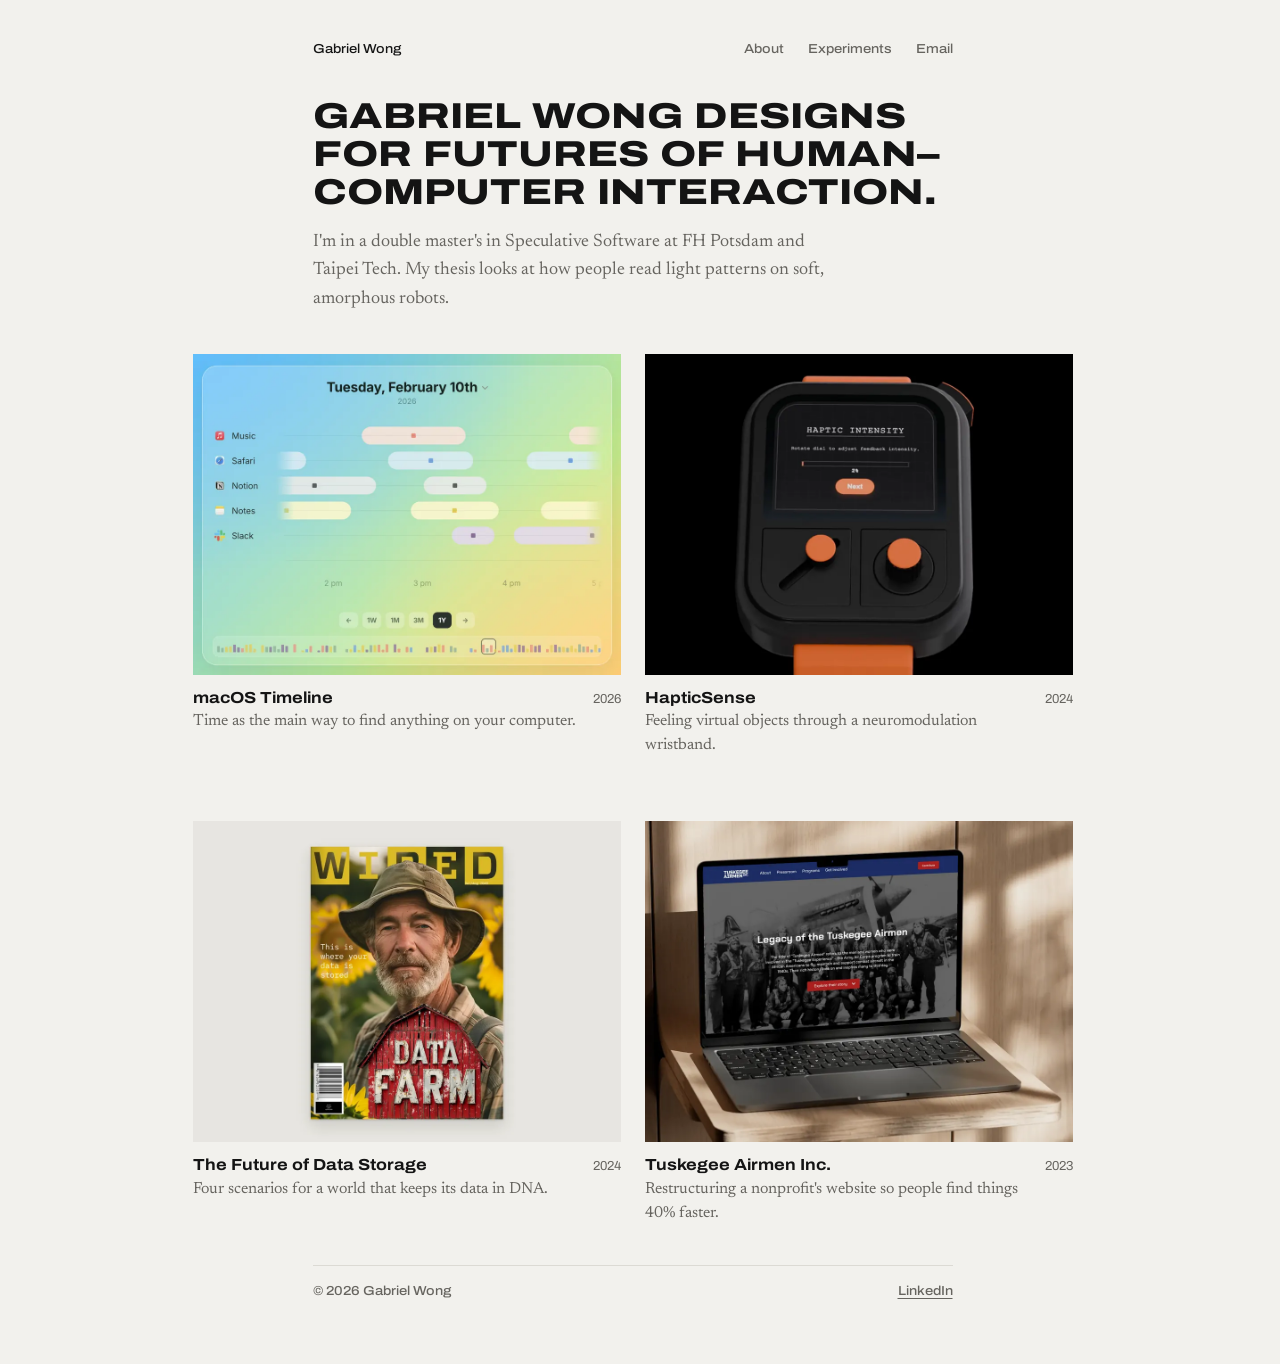
==== index.html @ 426e3df6 "Homepage: animated project thumbnails Short muted loops on the homepage grid: the macOS timeline scr" ====
<!DOCTYPE html>
<html lang="en">
  <head>
    <title>Gabriel Wong</title>
    <meta name="description" content="Gabriel Wong is a designer working between futures studies and human–computer interaction." />
    <meta charset="UTF-8" />
    <meta name="viewport" content="width=device-width, initial-scale=1.0" />
    <meta name="theme-color" content="#f2f1ed" />
    <link rel="preconnect" href="https://fonts.googleapis.com" />
    <link rel="preconnect" href="https://fonts.gstatic.com" crossorigin />
    <link
      href="https://fonts.googleapis.com/css2?family=Archivo:wdth,wght@62..125,400..800&family=Newsreader:ital,opsz,wght@0,6..72,400..600;1,6..72,400&display=swap"
      rel="stylesheet"
    />
    <link rel="stylesheet" href="/css/site.css" />
    <script src="/js/thumbs.js" defer></script>
  </head>
  <body>
    <div class="page">
      <header class="site-header ui">
        <a href="/" aria-current="page">Gabriel Wong</a>
        <nav>
          <a href="/about/">About</a>
          <a href="/experiments/">Experiments</a>
          <a href="mailto:gabrielnwong@gmail.com">Email</a>
        </nav>
      </header>

      <main class="page">
        <section class="intro">
          <h1>Gabriel Wong designs for futures of human–computer interaction.</h1>
          <p>
            I'm in a double master's in Speculative Software at FH Potsdam and
            Taipei Tech. My thesis looks at how people read light patterns on soft, amorphous robots.
          </p>
        </section>

        <section class="work" aria-labelledby="work-label">
          <h2 id="work-label" class="visually-hidden">Work</h2>
          <ol>
            <!-- Thesis: uncomment once there is a page for it.
            <li>
              <a href="/thesis/">
                <img class="shot" src="/assets/images/thesis/cover.webp" alt="" loading="lazy" />
                <span>
                  <span class="title">Master's thesis</span>
                  <span class="summary">How people read light patterns on soft, amorphous robots made of different materials.</span>
                </span>
                <span class="year">2026</span>
              </a>
            </li>
            -->
            <li>
              <a href="/macos_timeline/">
                <span class="shot">
                  <img src="/assets/images/macos_timeline/thumb.webp" alt="macOS Timeline showing a day of activity by app" loading="lazy" />
                  <video data-src="/assets/images/macos_timeline/thumb.mp4" muted loop playsinline preload="none" aria-hidden="true"></video>
                </span>
                <span>
                  <span class="title">macOS Timeline</span>
                  <span class="summary">Time as the main way to find anything on your computer.</span>
                </span>
                <span class="year">2026</span>
              </a>
            </li>
            <li>
              <a href="/hapticsense/">
                <span class="shot">
                  <img src="/assets/images/hapticsense/thumb.webp" alt="HapticSense wristband with its dial and immersion slider" loading="lazy" />
                  <video data-src="/assets/images/hapticsense/thumb.mp4" muted loop playsinline preload="none" aria-hidden="true"></video>
                </span>
                <span>
                  <span class="title">HapticSense</span>
                  <span class="summary">Feeling virtual objects through a neuromodulation wristband.</span>
                </span>
                <span class="year">2024</span>
              </a>
            </li>
            <li>
              <a href="/the_future_of_data_storage/">
                <span class="shot">
                  <img src="/assets/images/dna/thumb.webp" alt="Cover of the 2040 issue of Wired" loading="lazy" />
                  <video data-src="/assets/images/dna/thumb.mp4" muted loop playsinline preload="none" aria-hidden="true"></video>
                </span>
                <span>
                  <span class="title">The Future of Data Storage</span>
                  <span class="summary">Four scenarios for a world that keeps its data in DNA.</span>
                </span>
                <span class="year">2024</span>
              </a>
            </li>
            <li>
              <a href="/tai/">
                <span class="shot">
                  <img src="/assets/images/tai/thumb.webp" alt="Redesigned Tuskegee Airmen Inc. website on a laptop" loading="lazy" />
                  <video data-src="/assets/images/tai/thumb.mp4" muted loop playsinline preload="none" aria-hidden="true"></video>
                </span>
                <span>
                  <span class="title">Tuskegee Airmen Inc.</span>
                  <span class="summary">Restructuring a nonprofit's website so people find things 40% faster.</span>
                </span>
                <span class="year">2023</span>
              </a>
            </li>
          </ol>
        </section>
      </main>

      <footer class="site-footer ui">
        <span>© 2026 Gabriel Wong</span>
        <a href="https://www.linkedin.com/in/-gabriel-/" target="_blank" rel="noopener">LinkedIn<span class="visually-hidden"> (opens in new tab)</span></a>
      </footer>
    </div>
  </body>
</html>
---- css/site.css ----
/* gabrielwong.co — one stylesheet for the whole site.
   Layout: a single 640px column; the homepage and figures run wider.
   Spacing follows an 8px scale; type follows the scale below. */

:root {
  /* color: warm grey paper and black ink; the project images bring the colour */
  --paper: #f2f1ed;
  --ink: #141414;
  --ink-soft: #66645f;
  --rule: #dcdad4;
  --grid: #e4e2dc;
  --mark: #141414; /* accent: links, labels, caption numbers */
  --panel: #e7e5e0; /* quiet fill used instead of outlines */

  /* type */
  /* Archivo for headlines, labels and interface; Newsreader for reading */
  --sans: "Archivo", system-ui, -apple-system, sans-serif;
  --serif: "Newsreader", Georgia, serif;
  --step--1: 0.8125rem; /* 13px */
  --step-0: 1rem;       /* 16px */
  --step-1: 1.1875rem;  /* 19px */
  --step-2: 1.6875rem;  /* 27px */
  --step-3: clamp(1.75rem, 4vw, 2.25rem);

  /* space */
  --s1: 8px;
  --s2: 16px;
  --s3: 24px;
  --s4: 40px;
  --s5: 64px;

  --column: 640px;
  --wide: 880px;
}

*,
*::before,
*::after {
  box-sizing: border-box;
}

html {
  -webkit-text-size-adjust: 100%;
  color-scheme: light;
  background: var(--paper); /* scrolling past the edge shows paper, not white */
  overscroll-behavior: none; /* no rubber-band bounce at the top and bottom */
  scrollbar-gutter: stable; /* pages don't shift sideways when a scrollbar appears */
  -webkit-tap-highlight-color: transparent;
}

body {
  margin: 0;
  overscroll-behavior: none; /* some browsers read it from body, not html */
  -webkit-font-smoothing: antialiased;
  -moz-osx-font-smoothing: grayscale;
  background: var(--paper);
  color: var(--ink);
  font: 400 1.125rem / 1.6 var(--serif);
  padding: var(--s4) max(var(--s2), env(safe-area-inset-left)) var(--s5);
}

img,
svg,
video {
  display: block;
  max-width: 100%;
  height: auto;
}

a {
  color: inherit;
  text-decoration-thickness: 1px;
  text-underline-offset: 3px;
}

a,
button {
  touch-action: manipulation; /* no double-tap zoom delay */
}

/* hover colours only where there is a pointer, so taps don't leave links red */
@media (hover: hover) {
  a:hover {
    color: var(--mark);
    text-decoration-thickness: 2px;
  }
}

/* quick crossfade between pages in browsers that support it */
@view-transition {
  navigation: auto;
}

::view-transition-old(root),
::view-transition-new(root) {
  animation-duration: 0.18s;
}

@media (prefers-reduced-motion: reduce) {
  ::view-transition-old(root),
  ::view-transition-new(root) {
    animation: none;
  }
}

:focus-visible {
  outline: 2px solid var(--mark);
  outline-offset: 2px;
}

h1,
h2,
h3 {
  margin: 0;
  line-height: 1.15;
  text-wrap: balance;
}

p {
  margin: 0;
}

/* ---------- shared pieces ---------- */

.page {
  max-width: var(--column);
  margin: 0 auto;
  display: grid;
  gap: var(--s4);
}

/* small interface text: nav, labels, captions' numbers */
.ui {
  font: 500 0.8125rem / 1.4 var(--sans);
  font-stretch: 112%;
}

/* the display voice: wide Archivo capitals */
.intro h1,
.case-head h1 {
  font-family: var(--sans);
  font-weight: 800;
  font-stretch: 125%;
  text-transform: uppercase;
  letter-spacing: 0;
}

.site-header {
  display: flex;
  justify-content: space-between;
  flex-wrap: wrap;
  gap: var(--s1) var(--s3);
  color: var(--ink-soft);
  -webkit-user-select: none;
  user-select: none;
}

.site-header a {
  text-decoration: none;
}

.site-header nav {
  display: flex;
  gap: var(--s3);
}

.site-header [aria-current="page"] {
  color: var(--ink);
}

.site-footer {
  border-top: 1px solid var(--rule);
  padding-top: var(--s2);
  display: flex;
  justify-content: space-between;
  flex-wrap: wrap;
  gap: var(--s1);
  color: var(--ink-soft);
}

.label {
  color: var(--mark);
}

/* quiet frame for experiment images */
.plate {
  background: var(--panel);
  aspect-ratio: 4 / 3;
  overflow: hidden;
}

/* ---------- homepage ---------- */

.intro {
  display: grid;
  gap: var(--s2);
}

.intro h1 {
  font-size: clamp(1.5rem, 6vw, 2.25rem);
  line-height: 1.05;
}

.intro p {
  color: var(--ink-soft);
  max-width: 54ch;
}

.visually-hidden {
  position: absolute;
  width: 1px;
  height: 1px;
  overflow: hidden;
  clip: rect(0 0 0 0);
  white-space: nowrap;
}

/* the work leads: real images in a two-column grid */
.work ol {
  list-style: none;
  margin: 0;
  padding: 0;
  display: grid;
  grid-template-columns: repeat(2, minmax(0, 1fr));
  gap: var(--s5) var(--s3);
  width: min(var(--wide), 100vw - 2 * var(--s2));
  margin-inline: calc((var(--column) - min(var(--wide), 100vw - 2 * var(--s2))) / 2);
}

.work a {
  display: grid;
  grid-template-columns: minmax(0, 1fr) auto;
  gap: 4px var(--s2);
  text-decoration: none;
}

.work .shot {
  grid-column: 1 / -1;
  width: 100%;
  aspect-ratio: 4 / 3;
  object-fit: cover;
  background: var(--panel);
  margin-bottom: var(--s1);
  transition: opacity 0.2s ease;
}

/* animated thumbnails: the poster image sits under a muted loop (js/thumbs.js) */
.work span.shot {
  display: block;
  position: relative;
  overflow: hidden;
}

.work .shot > img,
.work .shot > video {
  position: absolute;
  inset: 0;
  width: 100%;
  height: 100%;
  object-fit: cover;
}

.work .shot > video {
  opacity: 0;
  transition: opacity 0.3s ease;
}

.work .shot > video.is-playing {
  opacity: 1;
}

@media (hover: hover) {
  .work a:hover .shot {
    opacity: 0.88;
  }
  .work a:hover .title {
    text-decoration: underline;
    text-decoration-thickness: 2px;
    text-underline-offset: 3px;
  }
}

.work .title {
  display: block;
  font: 700 var(--step-0) / 1.4 var(--sans);
  font-stretch: 112%;
}

.work .summary {
  display: block;
  color: var(--ink-soft);
  font-size: 1rem;
  line-height: 1.5;
}

.work .year {
  font: 400 var(--step--1) / 1.9 var(--sans);
  color: var(--ink-soft);
  font-variant-numeric: tabular-nums;
}

@media (max-width: 672px) {
  .work ol {
    grid-template-columns: 1fr;
    width: 100%;
    margin-inline: 0;
  }
}

/* ---------- case study (short version) ---------- */

.case-head {
  display: grid;
  gap: var(--s3);
}

.case-head h1 {
  font-size: clamp(2rem, 5vw, 2.75rem);
  line-height: 1.05;
}

.abstract {
  display: grid;
  gap: 6px;
}

.abstract p {
  font: 400 var(--step-1) / 1.5 var(--serif);
}

.facts {
  display: grid;
  grid-template-columns: repeat(auto-fit, minmax(130px, 1fr));
  gap: var(--s2);
  margin: 0;
  padding: var(--s2) 0;
  border-block: 1px solid var(--rule);
}

.facts dt {
  color: var(--ink-soft);
}

.facts dd {
  margin: 4px 0 0;
  font-size: 0.9375rem;
}

.further {
  display: flex;
  flex-wrap: wrap;
  gap: var(--s1) var(--s3);
}

.further a {
  color: var(--mark);
}

.section {
  display: grid;
  gap: var(--s2);
}

/* section headings: plain sentence case */
.section > h2.ui {
  font: 700 1.5rem / 1.2 var(--sans);
  font-stretch: 112%;
}

.section p {
  max-width: 62ch;
}

.fig {
  margin: 0;
  display: grid;
  gap: var(--s1);
}

.fig .plate {
  aspect-ratio: auto;
}

.fig img {
  width: 100%;
  max-height: 85vh;
  object-fit: contain;
}

.fig.hero img {
  aspect-ratio: 3 / 2;
  object-fit: cover;
}

.fig figcaption {
  font-size: 0.9375rem;
  line-height: 1.5;
  color: var(--ink-soft);
}

.fig figcaption b {
  color: var(--mark);
  font: 600 0.75rem var(--sans);
  margin-right: var(--s1);
}

/* lets an image run wider than the text column on large screens */
.fig.wide {
  width: min(var(--wide), 100vw - 2 * var(--s2));
  margin-inline: calc((var(--column) - min(var(--wide), 100vw - 2 * var(--s2))) / 2);
}

@media (max-width: 672px) {
  .fig.wide {
    width: 100%;
    margin-inline: 0;
  }
}

.next {
  display: flex;
  justify-content: space-between;
  gap: var(--s2);
  flex-wrap: wrap;
  border-top: 1px solid var(--rule);
  padding-top: var(--s2);
}

/* numbered research questions at the end of a case study */
.questions {
  margin: 0;
  padding: 0;
  list-style: none;
  counter-reset: q;
  display: grid;
  border-top: 1px solid var(--rule);
}

.questions li {
  counter-increment: q;
  display: grid;
  grid-template-columns: 40px minmax(0, 1fr);
  gap: var(--s2);
  padding: var(--s2) 0;
  border-bottom: 1px solid var(--rule);
  font: 400 var(--step-1) / 1.45 var(--serif);
}

.questions li::before {
  content: "Q" counter(q);
  font: 600 0.75rem / 2.4 var(--sans);
  color: var(--mark);
}

/* ---------- about ---------- */

.about {
  display: grid;
  grid-template-columns: 160px minmax(0, 1fr);
  gap: var(--s3);
  align-items: start;
}

.about .text {
  display: grid;
  gap: var(--s2);
}

@media (max-width: 520px) {
  .about {
    grid-template-columns: 1fr;
  }
  .about img {
    max-width: 160px;
  }
}

.cv {
  display: grid;
  gap: var(--s1);
}

.cv ul {
  list-style: none;
  margin: 0;
  padding: 0;
}

.cv li {
  display: grid;
  grid-template-columns: 96px minmax(0, 1fr);
  gap: var(--s2);
  padding: 12px 0;
  border-top: 1px solid var(--rule);
}

.cv li span:first-child {
  font: 400 var(--step--1) var(--sans);
  color: var(--ink-soft);
  font-variant-numeric: tabular-nums;
}

@media (prefers-reduced-motion: no-preference) {
  a {
    transition: color 0.15s ease;
  }
}

/* ---------- experiments ---------- */

.experiments {
  display: grid;
  grid-template-columns: repeat(2, minmax(0, 1fr));
  gap: var(--s4) var(--s3);
  list-style: none;
  margin: 0;
  padding: 0;
}

.experiments a {
  display: grid;
  gap: var(--s1);
  text-decoration: none;
}

.experiments .plate {
  aspect-ratio: 1;
}

.experiments img {
  width: 100%;
  height: 100%;
  object-fit: cover;
}

@media (hover: hover) {
  .experiments a:hover .plate {
    opacity: 0.88;
  }
}

.experiments .caption {
  font-size: var(--step--1);
  color: var(--ink-soft);
}

.experiments .caption b {
  color: var(--mark);
  font: 600 0.75rem var(--sans);
  margin-right: var(--s1);
}

@media (max-width: 520px) {
  .experiments {
    grid-template-columns: 1fr;
  }
}
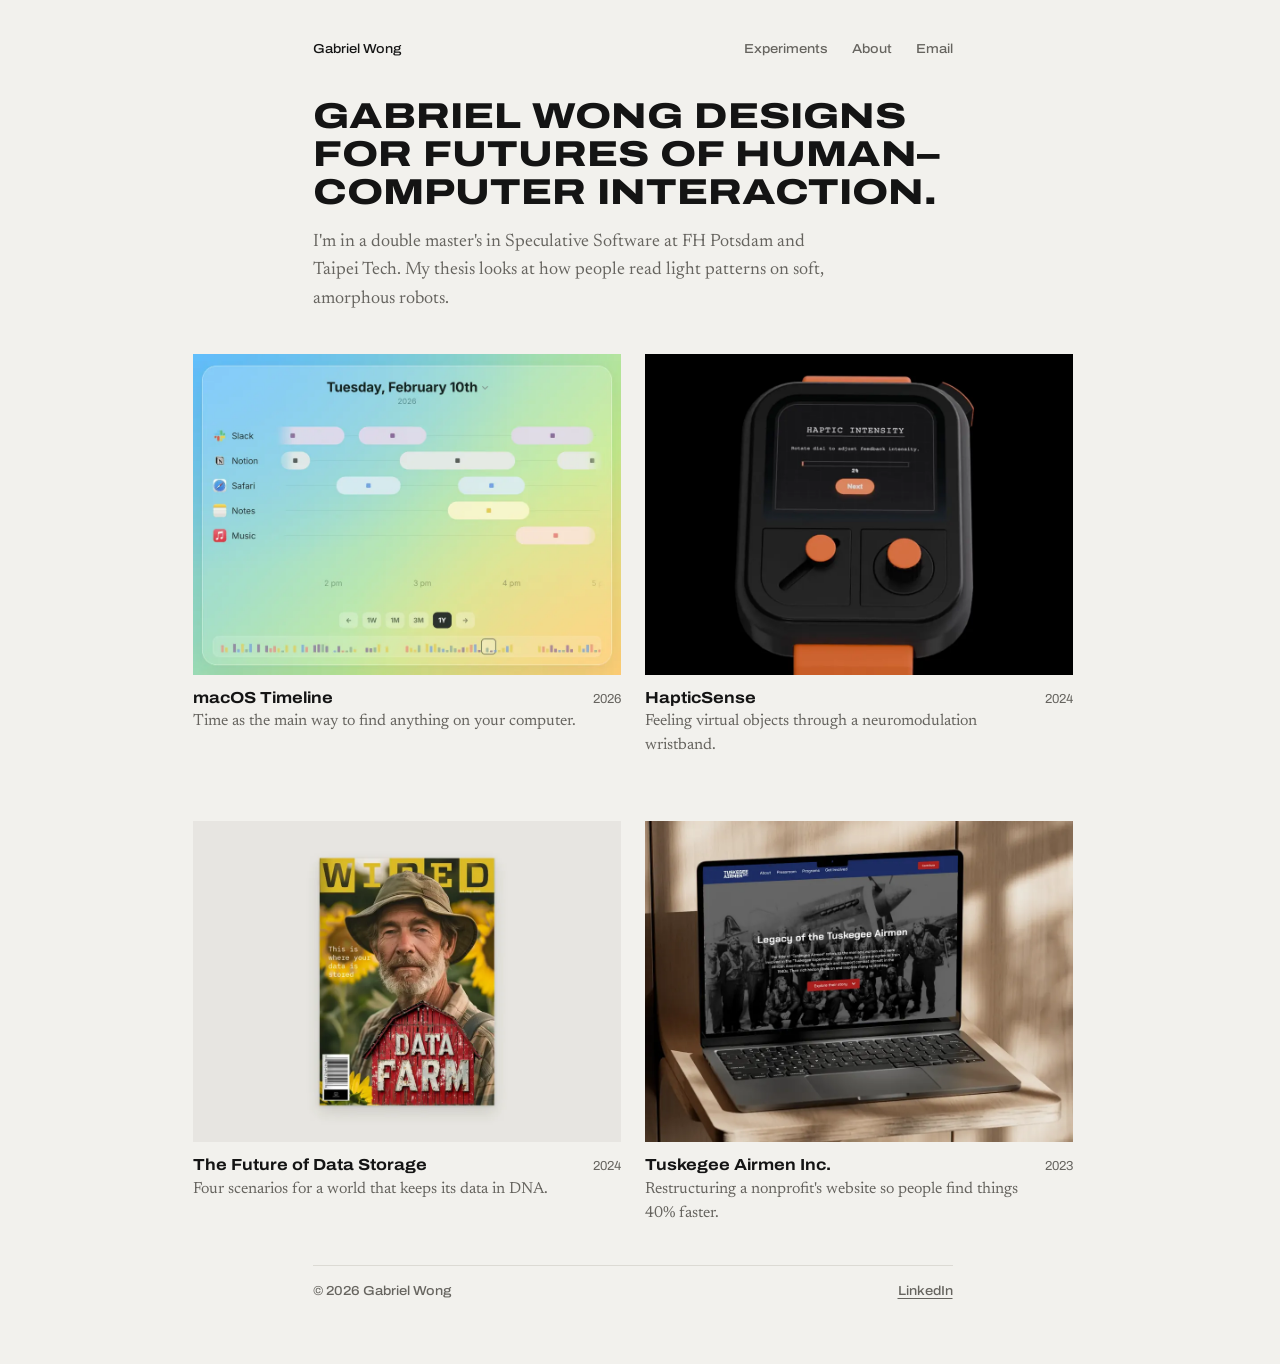
==== commit 3de696ee: "Reorder nav: Experiments, About, Email Lead with work, then the person, then contact.  Co-Authored-B" ====
--- a/index.html
+++ b/index.html
@@ -20,8 +20,8 @@
       <header class="site-header ui">
         <a href="/" aria-current="page">Gabriel Wong</a>
         <nav>
+          <a href="/experiments/">Experiments</a>
           <a href="/about/">About</a>
-          <a href="/experiments/">Experiments</a>
           <a href="mailto:gabrielnwong@gmail.com">Email</a>
         </nav>
       </header>
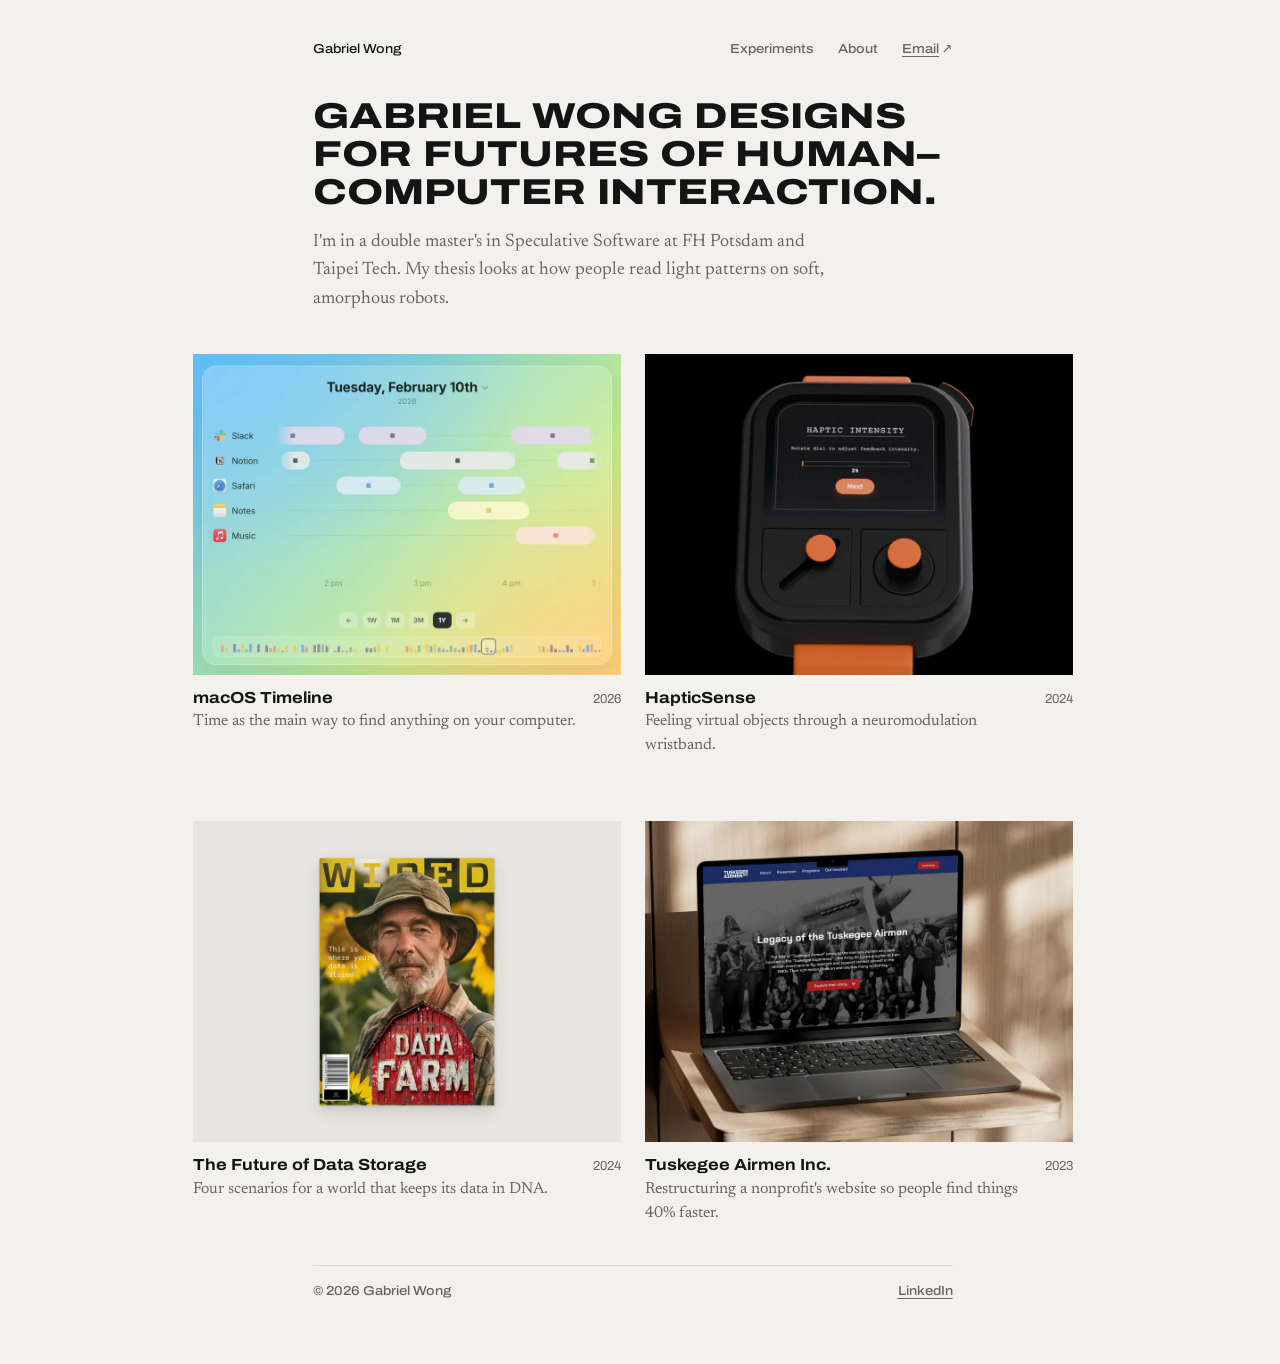
==== commit b98217b6: "Style Email nav link as an outbound action Underline plus a small ↗ arrow, since it opens the mail a" ====
--- a/index.html
+++ b/index.html
@@ -22,7 +22,7 @@
         <nav>
           <a href="/experiments/">Experiments</a>
           <a href="/about/">About</a>
-          <a href="mailto:gabrielnwong@gmail.com">Email</a>
+          <a class="contact" href="mailto:gabrielnwong@gmail.com">Email<span aria-hidden="true">↗</span></a>
         </nav>
       </header>
 
--- a/css/site.css
+++ b/css/site.css
@@ -168,6 +168,16 @@
   color: var(--ink);
 }
 
+/* Email leaves the site, so it reads as an action: underline + outbound arrow */
+.site-header .contact {
+  text-decoration: underline;
+}
+
+.site-header .contact span {
+  display: inline-block; /* keeps the underline off the arrow */
+  margin-left: 0.2em;
+}
+
 .site-footer {
   border-top: 1px solid var(--rule);
   padding-top: var(--s2);
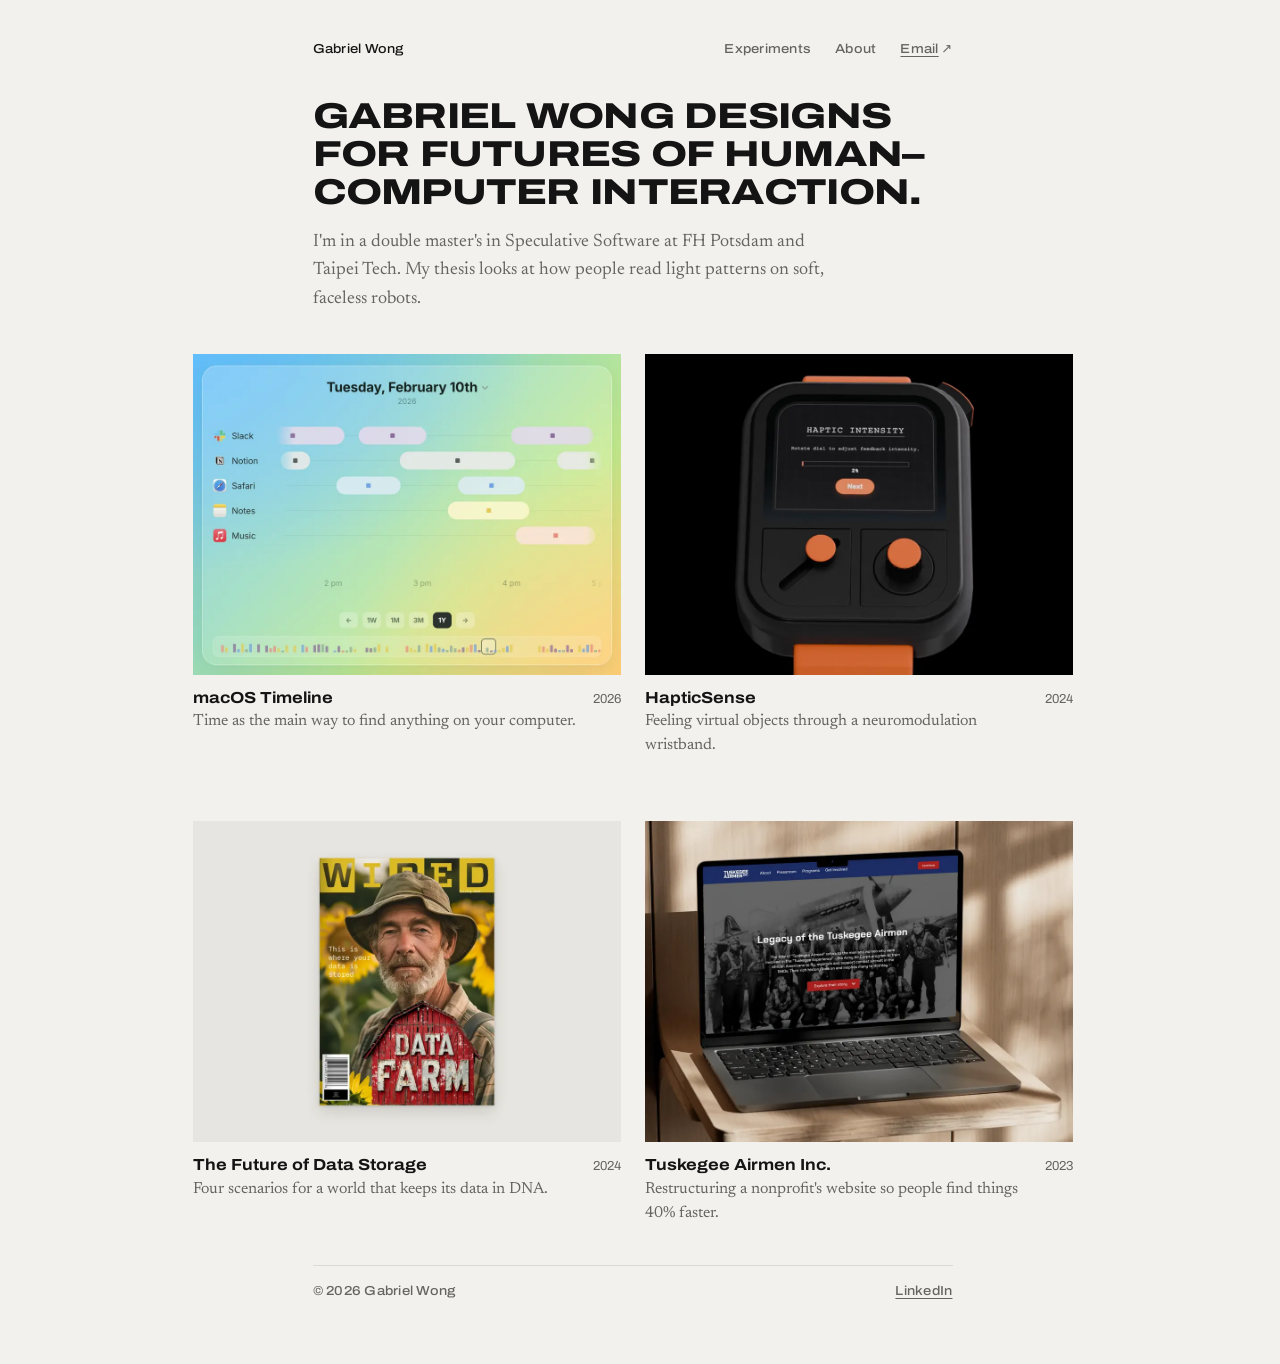
==== commit 2caae265: "Thesis wording: amorphous robots are now faceless robots Co-Authored-By: Claude Opus 5.5 <noreply@an" ====
--- a/index.html
+++ b/index.html
@@ -4,7 +4,7 @@
     <title>Gabriel Wong</title>
     <meta name="description" content="Gabriel Wong is a designer working between futures studies and human–computer interaction." />
     <meta charset="UTF-8" />
-    <meta name="viewport" content="width=device-width, initial-scale=1.0" />
+    <meta name="viewport" content="width=device-width, initial-scale=1.0, viewport-fit=cover" />
     <meta name="theme-color" content="#f2f1ed" />
     <link rel="preconnect" href="https://fonts.googleapis.com" />
     <link rel="preconnect" href="https://fonts.gstatic.com" crossorigin />
@@ -14,6 +14,7 @@
     />
     <link rel="stylesheet" href="/css/site.css" />
     <script src="/js/thumbs.js" defer></script>
+    <script src="/js/contact.js" defer></script>
   </head>
   <body>
     <div class="page">
@@ -22,7 +23,7 @@
         <nav>
           <a href="/experiments/">Experiments</a>
           <a href="/about/">About</a>
-          <a class="contact" href="mailto:gabrielnwong@gmail.com">Email<span aria-hidden="true">↗</span></a>
+          <a class="contact" href="mailto:gabrielnwong@gmail.com" title="gabrielnwong@gmail.com">Email<span aria-hidden="true">↗</span></a>
         </nav>
       </header>
 
@@ -31,7 +32,7 @@
           <h1>Gabriel Wong designs for futures of human–computer interaction.</h1>
           <p>
             I'm in a double master's in Speculative Software at FH Potsdam and
-            Taipei Tech. My thesis looks at how people read light patterns on soft, amorphous robots.
+            Taipei Tech. My thesis looks at how people read light patterns on soft, faceless robots.
           </p>
         </section>
 
@@ -44,7 +45,7 @@
                 <img class="shot" src="/assets/images/thesis/cover.webp" alt="" loading="lazy" />
                 <span>
                   <span class="title">Master's thesis</span>
-                  <span class="summary">How people read light patterns on soft, amorphous robots made of different materials.</span>
+                  <span class="summary">How people read light patterns on soft, faceless robots made of different materials.</span>
                 </span>
                 <span class="year">2026</span>
               </a>
--- a/css/site.css
+++ b/css/site.css
@@ -43,19 +43,18 @@
   -webkit-text-size-adjust: 100%;
   color-scheme: light;
   background: var(--paper); /* scrolling past the edge shows paper, not white */
-  overscroll-behavior: none; /* no rubber-band bounce at the top and bottom */
   scrollbar-gutter: stable; /* pages don't shift sideways when a scrollbar appears */
   -webkit-tap-highlight-color: transparent;
 }
 
 body {
   margin: 0;
-  overscroll-behavior: none; /* some browsers read it from body, not html */
   -webkit-font-smoothing: antialiased;
   -moz-osx-font-smoothing: grayscale;
   background: var(--paper);
   color: var(--ink);
   font: 400 1.125rem / 1.6 var(--serif);
+  overflow-wrap: break-word; /* a long word or address wraps instead of running past the column */
   padding: var(--s4) max(var(--s2), env(safe-area-inset-left)) var(--s5);
 }
 
@@ -78,8 +77,18 @@
   touch-action: manipulation; /* no double-tap zoom delay */
 }
 
+button {
+  -webkit-user-select: none; /* a long press on a control doesn't select its label */
+  user-select: none;
+}
+
+/* press feedback on touch: the browser's tap flash is off, so links dim while held */
+a:active {
+  opacity: 0.6;
+}
+
 /* hover colours only where there is a pointer, so taps don't leave links red */
-@media (hover: hover) {
+@media (hover: hover) and (pointer: fine) {
   a:hover {
     color: var(--mark);
     text-decoration-thickness: 2px;
@@ -126,6 +135,7 @@
   max-width: var(--column);
   margin: 0 auto;
   display: grid;
+  grid-template-columns: minmax(0, 1fr); /* a long word wraps instead of widening the page */
   gap: var(--s4);
 }
 
@@ -133,6 +143,7 @@
 .ui {
   font: 500 0.8125rem / 1.4 var(--sans);
   font-stretch: 112%;
+  letter-spacing: 0.02em; /* small text reads better a little looser */
 }
 
 /* the display voice: wide Archivo capitals */
@@ -142,7 +153,8 @@
   font-weight: 800;
   font-stretch: 125%;
   text-transform: uppercase;
-  letter-spacing: 0;
+  letter-spacing: -0.02em; /* large display type reads better a little tighter */
+  hyphens: auto; /* a one-word title wider than a phone breaks with a hyphen where the browser can */
 }
 
 .site-header {
@@ -279,7 +291,7 @@
   opacity: 1;
 }
 
-@media (hover: hover) {
+@media (hover: hover) and (pointer: fine) {
   .work a:hover .shot {
     opacity: 0.88;
   }
@@ -321,11 +333,12 @@
 
 .case-head {
   display: grid;
+  grid-template-columns: minmax(0, 1fr);
   gap: var(--s3);
 }
 
 .case-head h1 {
-  font-size: clamp(2rem, 5vw, 2.75rem);
+  font-size: clamp(1.75rem, 8.5vw, 2.75rem); /* small enough on a 320px phone that a one-word name like HapticSense fits */
   line-height: 1.05;
 }
 
@@ -464,11 +477,32 @@
 
 /* ---------- about ---------- */
 
+/* the opening sentence is the headline: set large in the heading face, it says who this is
+   before anything else; the portrait and the rest of the story sit quietly beneath it */
 .about {
   display: grid;
-  grid-template-columns: 160px minmax(0, 1fr);
-  gap: var(--s3);
+  grid-template-columns: 120px minmax(0, 1fr);
+  gap: var(--s4) var(--s3);
   align-items: start;
+}
+
+.statement {
+  grid-column: 1 / -1;
+  margin: 0;
+  font: 700 clamp(1.5rem, 4.4vw, 2.25rem) / 1.15 var(--sans);
+  font-stretch: 112%; /* the site's sentence-case heading voice, set larger */
+  letter-spacing: -0.02em;
+  text-wrap: balance;
+}
+
+.nowrap {
+  white-space: nowrap;
+}
+
+.about img {
+  width: 100%;
+  height: auto;
+  margin-top: 6px; /* level with the cap height of the first line beside it */
 }
 
 .about .text {
@@ -478,10 +512,12 @@
 
 @media (max-width: 520px) {
   .about {
-    grid-template-columns: 1fr;
-  }
+    grid-template-columns: minmax(0, 1fr);
+    gap: var(--s3);
+  }
+
   .about img {
-    max-width: 160px;
+    width: 120px;
   }
 }
 
@@ -518,50 +554,242 @@
 
 /* ---------- experiments ---------- */
 
+/* The studies are plotted straight onto the paper: their white grounds multiply away,
+   so the drawings share one sheet and step across it, each tucked under the last.
+   The one drawn on black keeps its ground, as a solid print. */
 .experiments {
-  display: grid;
-  grid-template-columns: repeat(2, minmax(0, 1fr));
-  gap: var(--s4) var(--s3);
   list-style: none;
   margin: 0;
   padding: 0;
+  display: grid;
+  grid-template-columns: repeat(12, minmax(0, 1fr));
+  column-gap: var(--s3);
+  width: min(var(--wide), 100vw - 2 * var(--s2));
+  margin-inline: calc((var(--column) - min(var(--wide), 100vw - 2 * var(--s2))) / 2);
+}
+
+.experiments li {
+  grid-column: 1 / span 8;
+}
+
+.experiments li:nth-child(even) {
+  grid-column: 5 / span 8;
+}
+
+/* the white margins of neighbouring plots overlap, so the drawings sit closer than their frames */
+.experiments li + li {
+  margin-top: -28%;
+}
+
+.experiments .on-black {
+  margin-top: var(--s4);
 }
 
 .experiments a {
-  display: grid;
-  gap: var(--s1);
+  position: relative;
+  display: block;
   text-decoration: none;
 }
 
-.experiments .plate {
+.experiments img {
+  display: block;
+  width: 100%;
+  height: auto;
   aspect-ratio: 1;
-}
-
-.experiments img {
+  mix-blend-mode: multiply;
+}
+
+.experiments .on-black img {
+  mix-blend-mode: normal;
+}
+
+@media (hover: hover) and (pointer: fine) {
+  .experiments a:hover img {
+    opacity: 0.8;
+  }
+}
+
+/* the number sits in the drawing's own empty corner, like a plate number on a print */
+.experiments .caption {
+  position: absolute;
+  right: 4%;
+  bottom: 8%;
+  text-align: right;
+  font-size: var(--step--1);
+  color: var(--ink-soft);
+}
+
+.experiments li:nth-child(even) .caption {
+  right: auto;
+  left: 4%;
+  text-align: left;
+}
+
+/* on black, the number steps outside the print instead */
+.experiments .on-black .caption {
+  right: auto;
+  left: calc(100% + var(--s3));
+  bottom: 0;
+  text-align: left;
+}
+
+.experiments .caption b {
+  display: block;
+  color: var(--mark);
+  font: 800 var(--step-2) / 1 var(--sans);
+  font-stretch: 125%;
+  letter-spacing: -0.02em;
+  margin-bottom: 4px;
+}
+
+@media (max-width: 720px) {
+  .experiments {
+    grid-template-columns: minmax(0, 1fr);
+    width: auto;
+    margin-inline: 0;
+  }
+
+  .experiments li,
+  .experiments li:nth-child(even) {
+    grid-column: 1;
+  }
+
+  .experiments li + li {
+    margin-top: -12%;
+  }
+
+  .experiments .on-black {
+    margin-top: var(--s3);
+  }
+
+  .experiments .caption b {
+    font-size: var(--step-1);
+  }
+
+  .experiments .on-black .caption {
+    position: static;
+    display: block;
+    margin-top: var(--s1);
+  }
+
+  .experiments .on-black .caption b {
+    display: inline;
+    margin-right: var(--s1);
+  }
+}
+
+/* in-page viewer for a single experiment (js/experiments.js) */
+
+.viewer {
+  width: 100vw;
+  height: 100dvh;
+  max-width: none;
+  max-height: none;
+  overscroll-behavior: contain; /* scrolling in the viewer never moves the page behind it */
+  margin: 0;
+  padding:
+    max(var(--s2), env(safe-area-inset-top))
+    max(var(--s3), env(safe-area-inset-right))
+    max(var(--s3), env(safe-area-inset-bottom))
+    max(var(--s3), env(safe-area-inset-left));
+  border: 0;
+  background: var(--paper);
+  color: var(--ink);
+  display: none;
+  grid-template-rows: auto minmax(0, 1fr);
+  gap: var(--s2);
+}
+
+.viewer[open] {
+  display: grid;
+}
+
+.viewer::backdrop {
+  background: transparent;
+}
+
+.viewer-bar {
+  display: flex;
+  justify-content: space-between;
+  align-items: center;
+  gap: var(--s2);
+  max-width: var(--wide);
   width: 100%;
-  height: 100%;
-  object-fit: cover;
-}
-
-@media (hover: hover) {
-  .experiments a:hover .plate {
-    opacity: 0.88;
-  }
-}
-
-.experiments .caption {
-  font-size: var(--step--1);
-  color: var(--ink-soft);
-}
-
-.experiments .caption b {
-  color: var(--mark);
-  font: 600 0.75rem var(--sans);
-  margin-right: var(--s1);
-}
-
-@media (max-width: 520px) {
-  .experiments {
-    grid-template-columns: 1fr;
-  }
-}
+  margin: 0 auto;
+  pointer-events: none;
+}
+
+.viewer-bar > * {
+  pointer-events: auto;
+}
+
+.viewer-close {
+  font: inherit;
+  color: var(--ink);
+  background: var(--panel);
+  border: 0;
+  padding: 6px 12px;
+  cursor: pointer;
+}
+
+@media (hover: hover) and (pointer: fine) {
+  .viewer-close:hover {
+    background: var(--rule);
+  }
+}
+
+.viewer-close:active {
+  background: var(--rule);
+}
+
+.viewer-img {
+  mix-blend-mode: multiply; /* the plot sits on the paper, as it does on the page */
+  justify-self: center;
+  align-self: center;
+  max-width: min(100%, var(--wide));
+  max-height: 100%;
+  object-fit: contain;
+}
+
+.viewer.on-black .viewer-img {
+  mix-blend-mode: normal;
+}
+
+.viewer-open {
+  overflow: hidden;
+}
+
+.viewer[open] {
+  animation: viewer-fade 0.2s cubic-bezier(0.23, 1, 0.32, 1);
+}
+
+/* the image settles in from slightly smaller; reduced motion keeps only the fade */
+@media (prefers-reduced-motion: no-preference) {
+  .viewer[open] .viewer-img {
+    animation: viewer-in 0.2s cubic-bezier(0.23, 1, 0.32, 1);
+  }
+}
+
+/* when the thumbnail morphs into the image (js/experiments.js), the view transition is the animation */
+.viewer.is-morphing[open],
+.viewer.is-morphing[open] .viewer-img {
+  animation: none;
+}
+
+::view-transition-group(experiment-image) {
+  mix-blend-mode: multiply; /* keeps a light plot's white ground off the paper mid-morph */
+  animation-duration: 0.35s;
+  animation-timing-function: cubic-bezier(0.32, 0.72, 0, 1); /* drawer-like: quick start, soft landing */
+}
+
+@keyframes viewer-fade {
+  from {
+    opacity: 0;
+  }
+}
+
+@keyframes viewer-in {
+  from {
+    transform: scale(0.97);
+  }
+}
